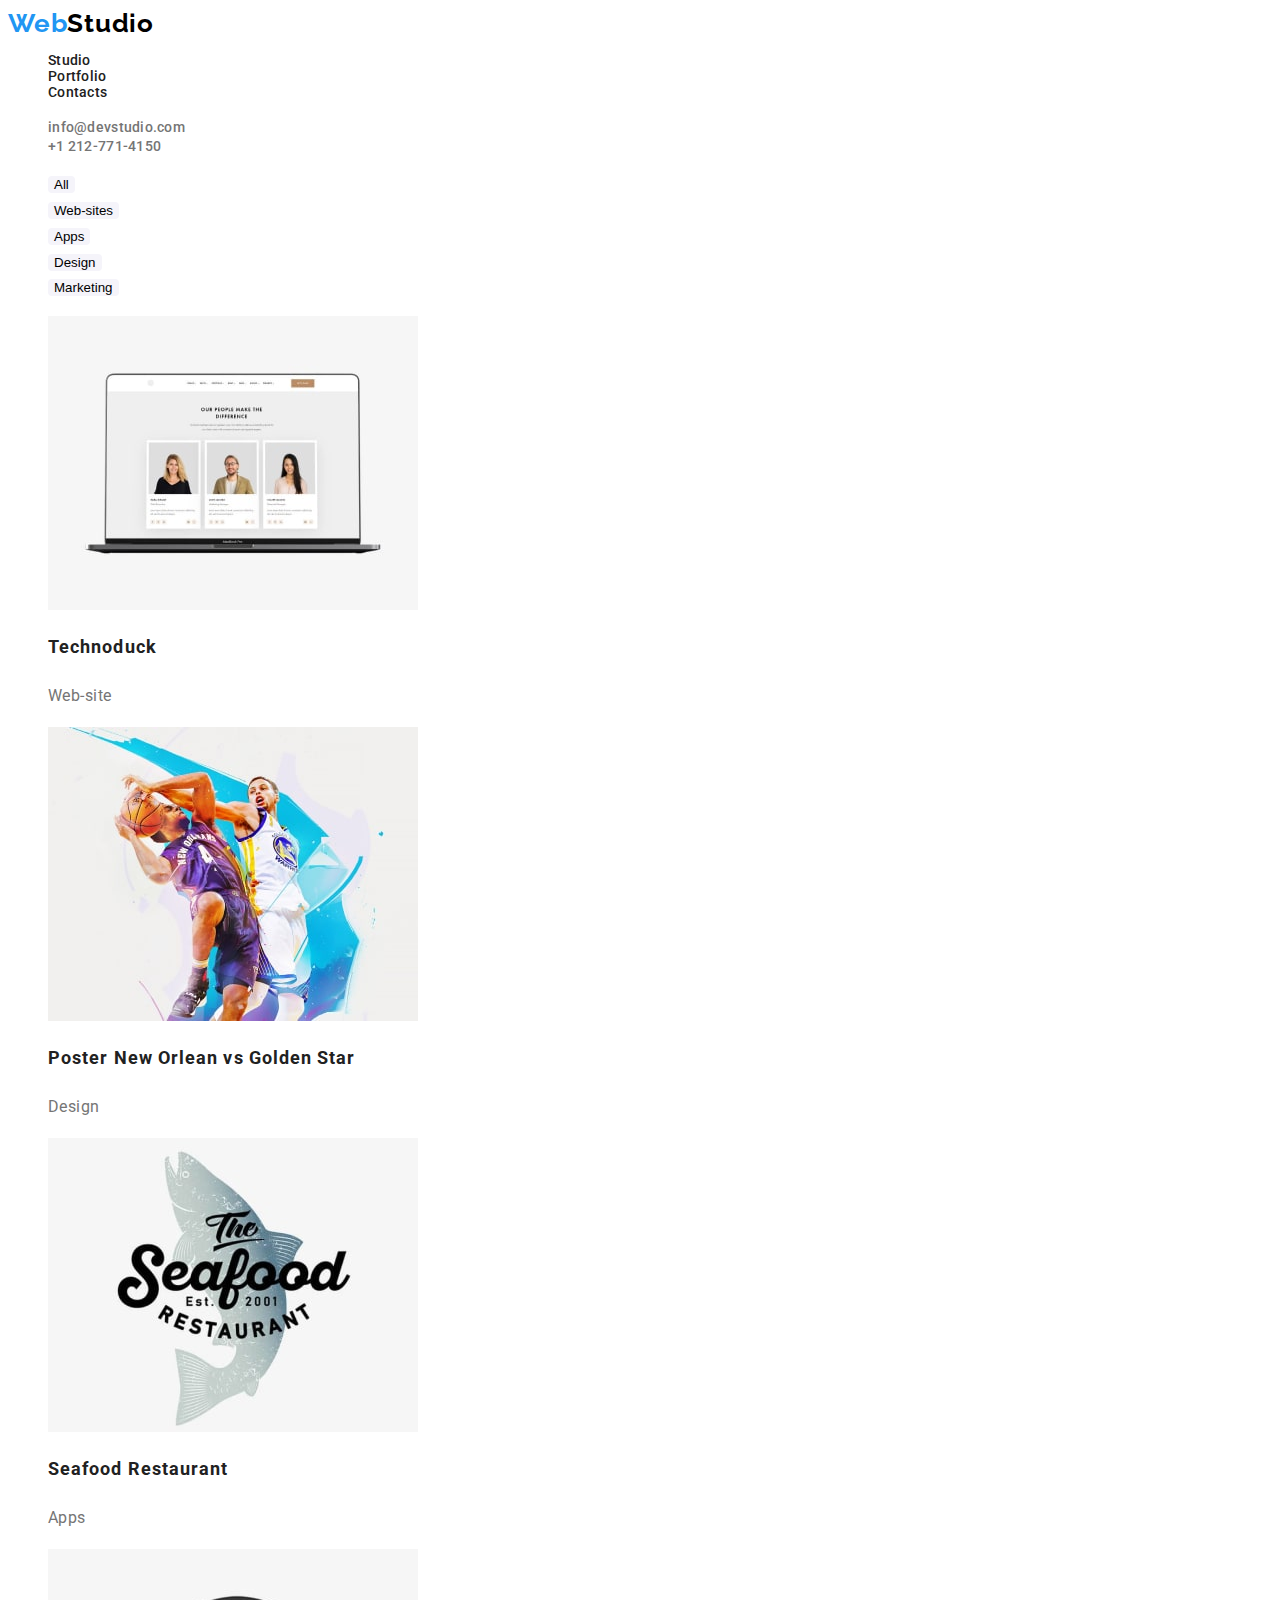
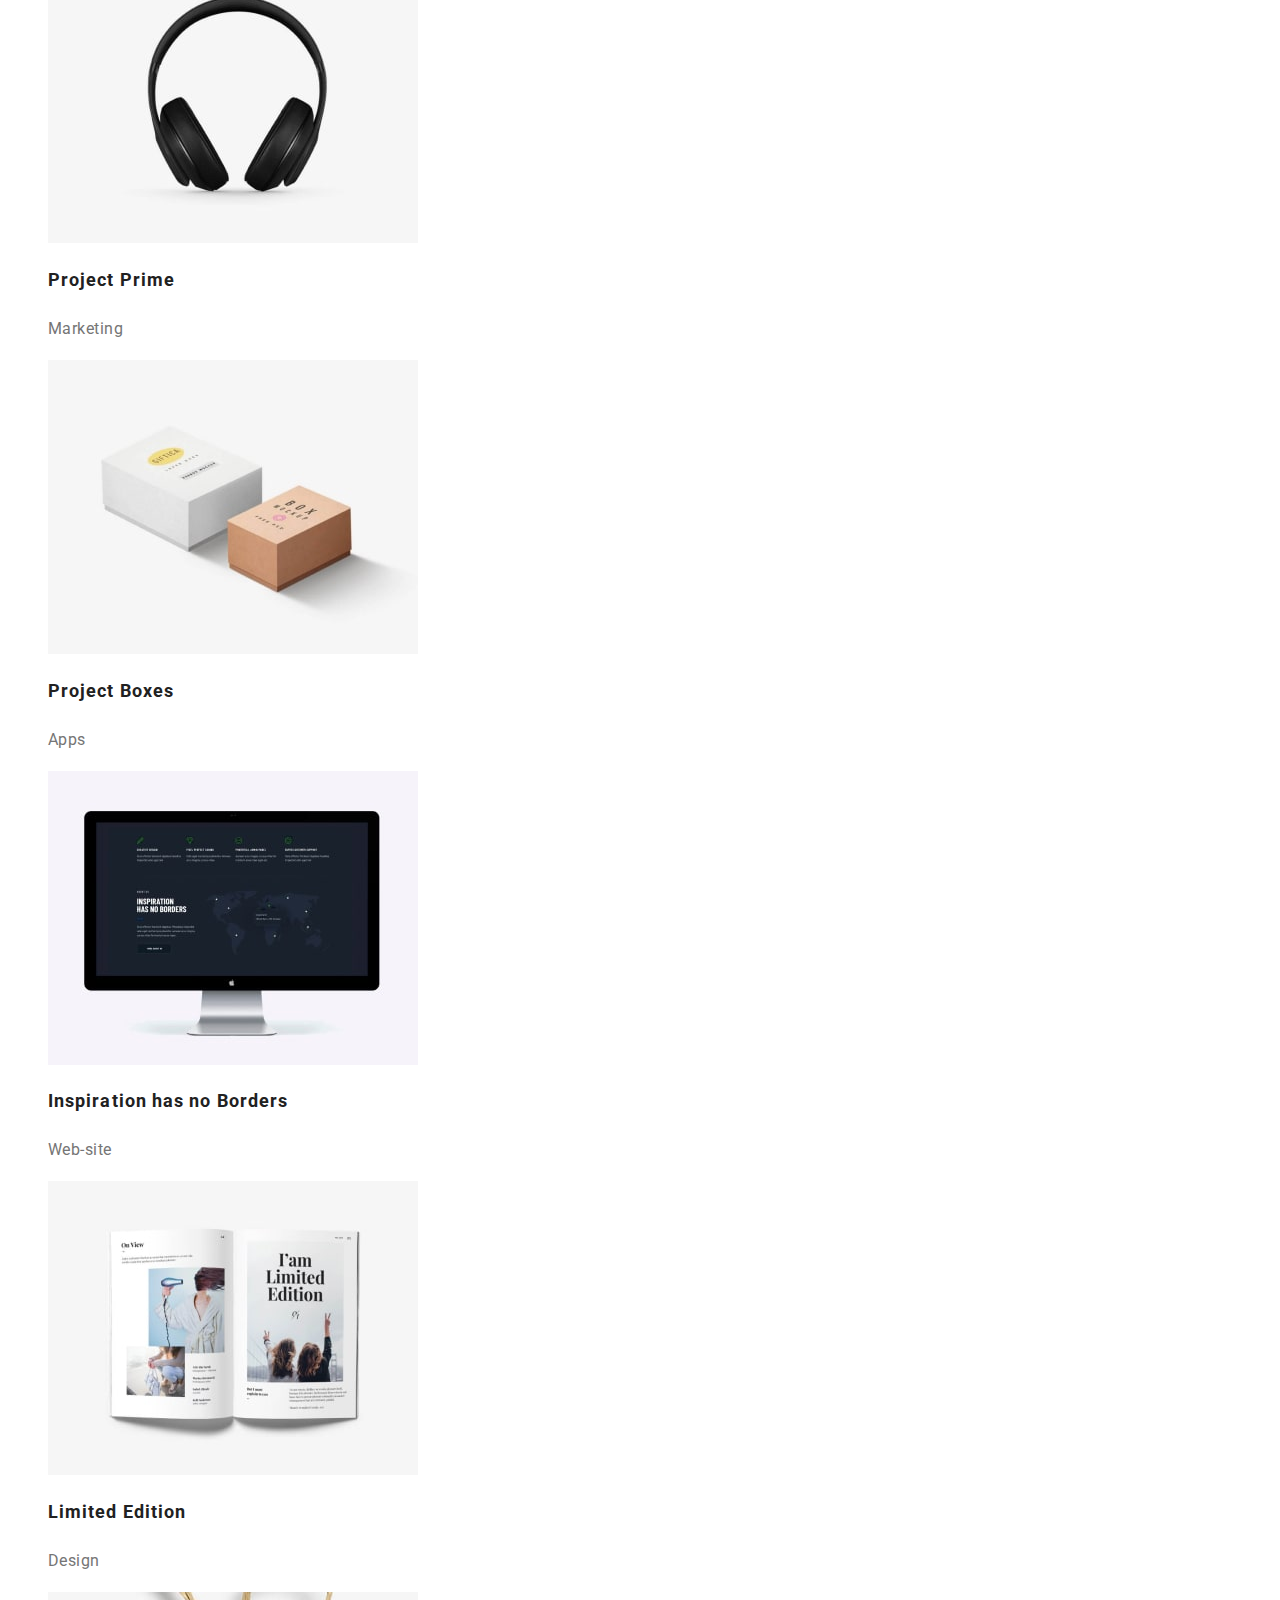
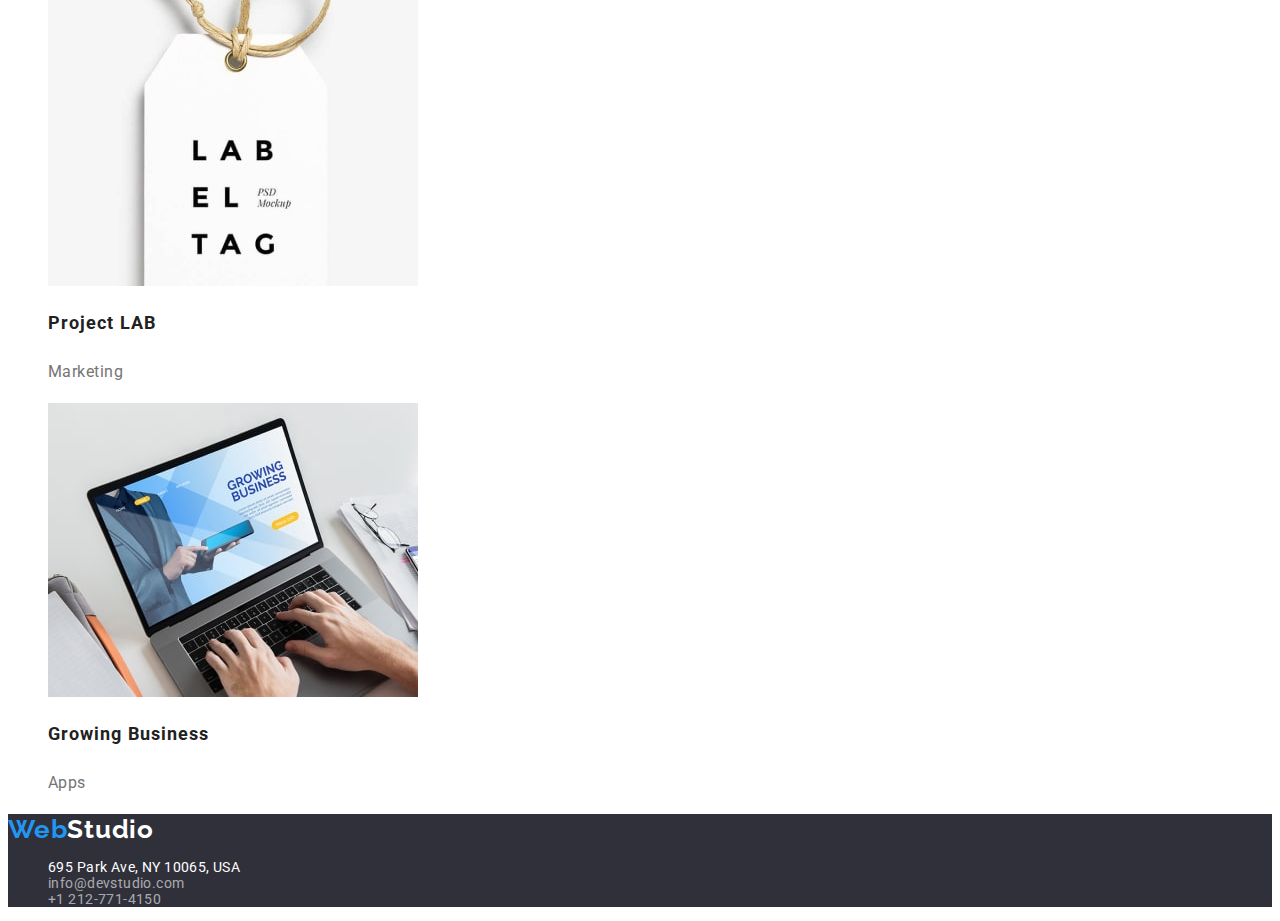
==== portfolio.html @ b9568da7 "copied hw-02" ====
<!DOCTYPE html>
<html lang="en">
  <head>
    <meta charset="UTF-8" />
    <meta http-equiv="X-UA-Compatible" content="IE=edge" />
    <meta name="viewport" content="width=device-width, initial-scale=1.0" />
    <link rel="preconnect" href="https://fonts.googleapis.com" />
    <link rel="preconnect" href="https://fonts.gstatic.com" crossorigin />
    <link
      href="https://fonts.googleapis.com/css2?family=Raleway:wght@700&family=Roboto:wght@400;500;700;900&display=swap"
      rel="stylesheet"
    />
    <link rel="stylesheet" href="./css/styles.css" />
    <title>Portfolio</title>
  </head>

  <body>
    <!-- Page header -->
    <header>
      <!-- Navigation bar -->
      <nav class="nav-section unstyled-list">
        <a class="logo top-logo link" href="/index.html">Studio</a>
        <ul class="left-nav unstyled-list">
          <li>
            <a class="nav-pages link" href="/index.html">Studio</a>
          </li>
          <li>
            <a class="nav-pages link" href="portfolio.html">Portfolio</a>
          </li>
          <li><a class="nav-pages link" href="contacts.html">Contacts</a></li>
        </ul>
      </nav>
      <ul class="right-nav unstyled-list link">
        <li>
          <a class="nav-contacts link" href="mailto:info@devstudio.com"
            >info@devstudio.com</a
          >
        </li>
        <li><a class="nav-contacts link" href="tel:+12127724159">+1 212-771-4150</a></li>
      </ul>
    </header>

    <!-- Unique page content -->
    <main>
      <!-- Div 1 top buttons -->
      <section>
        <div>
          <ul class="portfolio-top-buttons unstyled-list">
            <li><button class="portfolio-button" type="button">All</button></li>
            <li>
              <button class="portfolio-button" type="button">Web-sites</button>
            </li>
            <li>
              <button class="portfolio-button" type="button">Apps</button>
            </li>
            <li>
              <button class="portfolio-button" type="button">Design</button>
            </li>
            <li>
              <button class="portfolio-button" type="button">Marketing</button>
            </li>
          </ul>
        </div>

      <!-- Div 2 2 portfolio page cards -->
      <div class="portfolio-projects">
        <ul class="unstyled-list">
          <li>
            <img
              class="portfolio-image"
              width="180"
              src="images/portfolio1.jpg"
              alt="laptop with 3 people"
            />
            <h2 class="portfolio-title">Technoduck</h2>
            <p class="portfolio-text">Web-site</p>
          </li>
          <li>
            <img
              class="portfolio-image"
              width="180"
              src="images/portfolio2.jpg"
              alt="poster 2 male basketball players"
            />
            <h2 class="portfolio-title">Poster New Orlean vs Golden Star</h2>
            <p class="portfolio-text">Design</p>
          </li>
          <li>
            <img
              class="portfolio-image"
              width="180"
              src="images/portfolio3.jpg"
              alt="seafood restaurant poster"
            />
            <h2 class="portfolio-title">Seafood Restaurant</h2>
            <p class="portfolio-text">Apps</p>
          </li>
          <li>
            <img
              class="portfolio-image"
              width="180"
              src="images/portfolio4.jpg"
              alt="headphones"
            />
            <h2 class="portfolio-title">Project Prime</h2>
            <p class="portfolio-text">Marketing</p>
          </li>
          <li>
            <img
              class="portfolio-image"
              width="180"
              src="images/portfolio5.jpg"
              alt="2 boxes"
            />
            <h2 class="portfolio-title">Project Boxes</h2>
            <p class="portfolio-text">Apps</p>
          </li>
          <li>
            <img
              class="portfolio-image"
              width="180"
              src="images/portfolio6.jpg"
              alt="mac web screen"
            />
            <h2 class="portfolio-title">Inspiration has no Borders</h2>
            <p class="portfolio-text">Web-site</p>
          </li>
          <li>
            <img
              class="portfolio-image"
              width="180"
              src="images/portfolio7.jpg"
              alt="magazine"
            />
            <h2 class="portfolio-title">Limited Edition</h2>
            <p class="portfolio-text">Design</p>
          </li>
          <li>
            <img
              class="portfolio-image"
              width="180"
              src="images/portfolio8.jpg"
              alt="label"
            />
            <h2 class="portfolio-title">Project LAB</h2>
            <p class="portfolio-text">Marketing</p>
          </li>
          <li>
            <img
              class="portfolio-image"
              width="180"
              src="images/portfolio9.jpg"
              alt="laptop"
            />
            <h2 class="portfolio-title">Growing Business</h2>
            <p class="portfolio-text">Apps</p>
          </li>
        </ul>
      </div>
    </main>

    <!-- Page footer -->
    <footer class="footer">
      <a class="logo bottom-logo link" href="studio.html">Studio</a>
      <ul class="unstyled-list">
        <li>
          <address class="footer-address">695 Park Ave, NY 10065, USA</address>
        </li>
        <li>
          <a class="footer-link" href="mailto:info@devstudio.com"
            >info@devstudio.com</a
          >
        </li>
        <li>
          <a class="footer-link" href="tel:+12127724159">+1 212-771-4150</a>
        </li>
      </ul>
    </footer>
  </body>
</html>
---- css/styles.css ----
/* Elements common to all pages */

body {
  --maintextcolor: #212121;
  --hovercolor: #2196f3;
  --secondarytextcolor: #757575;
  --indexhero-background-color: #2f303a;
  --whitetextcolor: #fff;
  --blacktextcolor: #000;
  --portofoliobuttonsbackgroundcolor: #f5f4fa;
  font-family: "Roboto";
  font-style: normal;
}

.footer {
  --background-color: #2f303a;
  --footerlinkcolor: rgba(255, 255, 255, 0.6);
  font-weight: 400;
  font-size: 14px;
  line-height: 16px;
  letter-spacing: 0.03em;
}

.unstyled-list {
  list-style: none;
}

.link {
  font-style: normal;
  text-decoration: none;
}

/* Nav bar */
.nav-section {
  font-weight: 500;
  font-size: 14px;
  line-height: 1.14;
  letter-spacing: 0.02em;
}

.nav-pages {
  color: var(--maintextcolor);
}

.nav-contacts {
  font-weight: 500;
  font-size: 14px;
  line-height: 1.14;
  letter-spacing: 0.02em;
  color: var(--secondarytextcolor);
}

.nav-pages:hover,
.nav-pages:focus,
.footer-link:hover,
.footer-link:focus,
.nav-contacts:hover,
.nav-contacts:focus {
  color: var(--hovercolor);
}

/* Logos */
.logo {
  font-family: "Raleway";
  font-style: normal;
  font-weight: 700;
  font-size: 26px;
  line-height: 1.19;
  letter-spacing: 0.03em;
}

.top-logo {
  color: var(--blacktextcolor);
}

.top-logo::before {
  content: "Web";
  color: var(--hovercolor);
}

.bottom-logo {
  color: var(--whitetextcolor);
}

.bottom-logo::before {
  content: "Web";
  color: var(--hovercolor);
}

/* Common images styles */
.what-we-do-image,
.portfolio-image {
  width: 370px;
  height: 294px;
}

/* Index | Studio page */

/* Hero section of Studio page */
.hero-section {
  background: var(--indexhero-background-color);
}

.hero-title {
  font-weight: 900;
  font-size: 44px;
  line-height: 1.36;
  text-align: center;
  letter-spacing: 0.06em;
  text-transform: uppercase;
  color: var(--whitetextcolor);
}

.hero-button {
  font-weight: 700;
  font-size: 16px;
  line-height: 1.87;
  letter-spacing: 0.06em;
  color: var(--whitetextcolor);
  border-radius: 4px;
  border: none;
  background-color: var(--hovercolor);
}

.values-title {
  font-weight: 700;
  font-size: 14px;
  line-height: 1.14;
  letter-spacing: 0.03em;
  text-transform: uppercase;
}

.values-text {
  font-size: 14px;
  line-height: 1.71;
  letter-spacing: 0.03em;
  color: var(--secondarytextcolor);
}

/* What we do section */
.section-title {
  font-weight: 700;
  font-size: 36px;
  line-height: 1.16;
  text-align: center;
  letter-spacing: 0.03em;
}

/* Team section */
.team-section {
  background: var(--whitetextcolor);
}

.team-member-pic {
  width: 270px;
  height: 260px;
}

.team-name {
  font-weight: 500;
  font-size: 16px;
  line-height: 1.19;
  text-align: center;
  letter-spacing: 0.03em;
}

.team-job-title {
  font-size: 16px;
  line-height: 1.19;
  text-align: center;
  letter-spacing: 0.03em;
  color: var(--secondarytextcolor);
}

/* Portfolio page */

/* Portfolio buttons */
.portfolio-top-buttons {
  font-weight: 500;
  font-size: 16px;
  line-height: 1.62;
  letter-spacing: 0.03em;
}

.portfolio-button {
  background: var(--portofoliobuttonsbackgroundcolor);
  border-radius: 4px;
  border: none;
  transition-duration: 0.4s;
}

.portfolio-button:hover,
.portfolio-button:focus {
  background-color: var(--hovercolor);
  color: var(--whitetextcolor);
  box-shadow: 0px 3px 1px rgba(0, 0, 0, 0.1), 0px 1px 2px rgba(0, 0, 0, 0.08),
    0px 2px 2px rgba(0, 0, 0, 0.12);
  cursor: pointer;
}

/* Project cards */
.portfolio-title {
  font-weight: 700;
  font-size: 18px;
  line-height: 36px;
  letter-spacing: 0.06em;
  color: var(--maintextcolor);
}
.portfolio-text {
  font-weight: 400;
  font-size: 16px;
  line-height: 1.87;
  letter-spacing: 0.03em;
  color: var(--secondarytextcolor);
}

/* Footer */
.footer {
  background-color: var(--background-color);
}

.footer-address {
  color: var(--whitetextcolor);
  font-style: normal;
}

.footer-link {
  color: var(--footerlinkcolor);
  text-decoration: none;
}
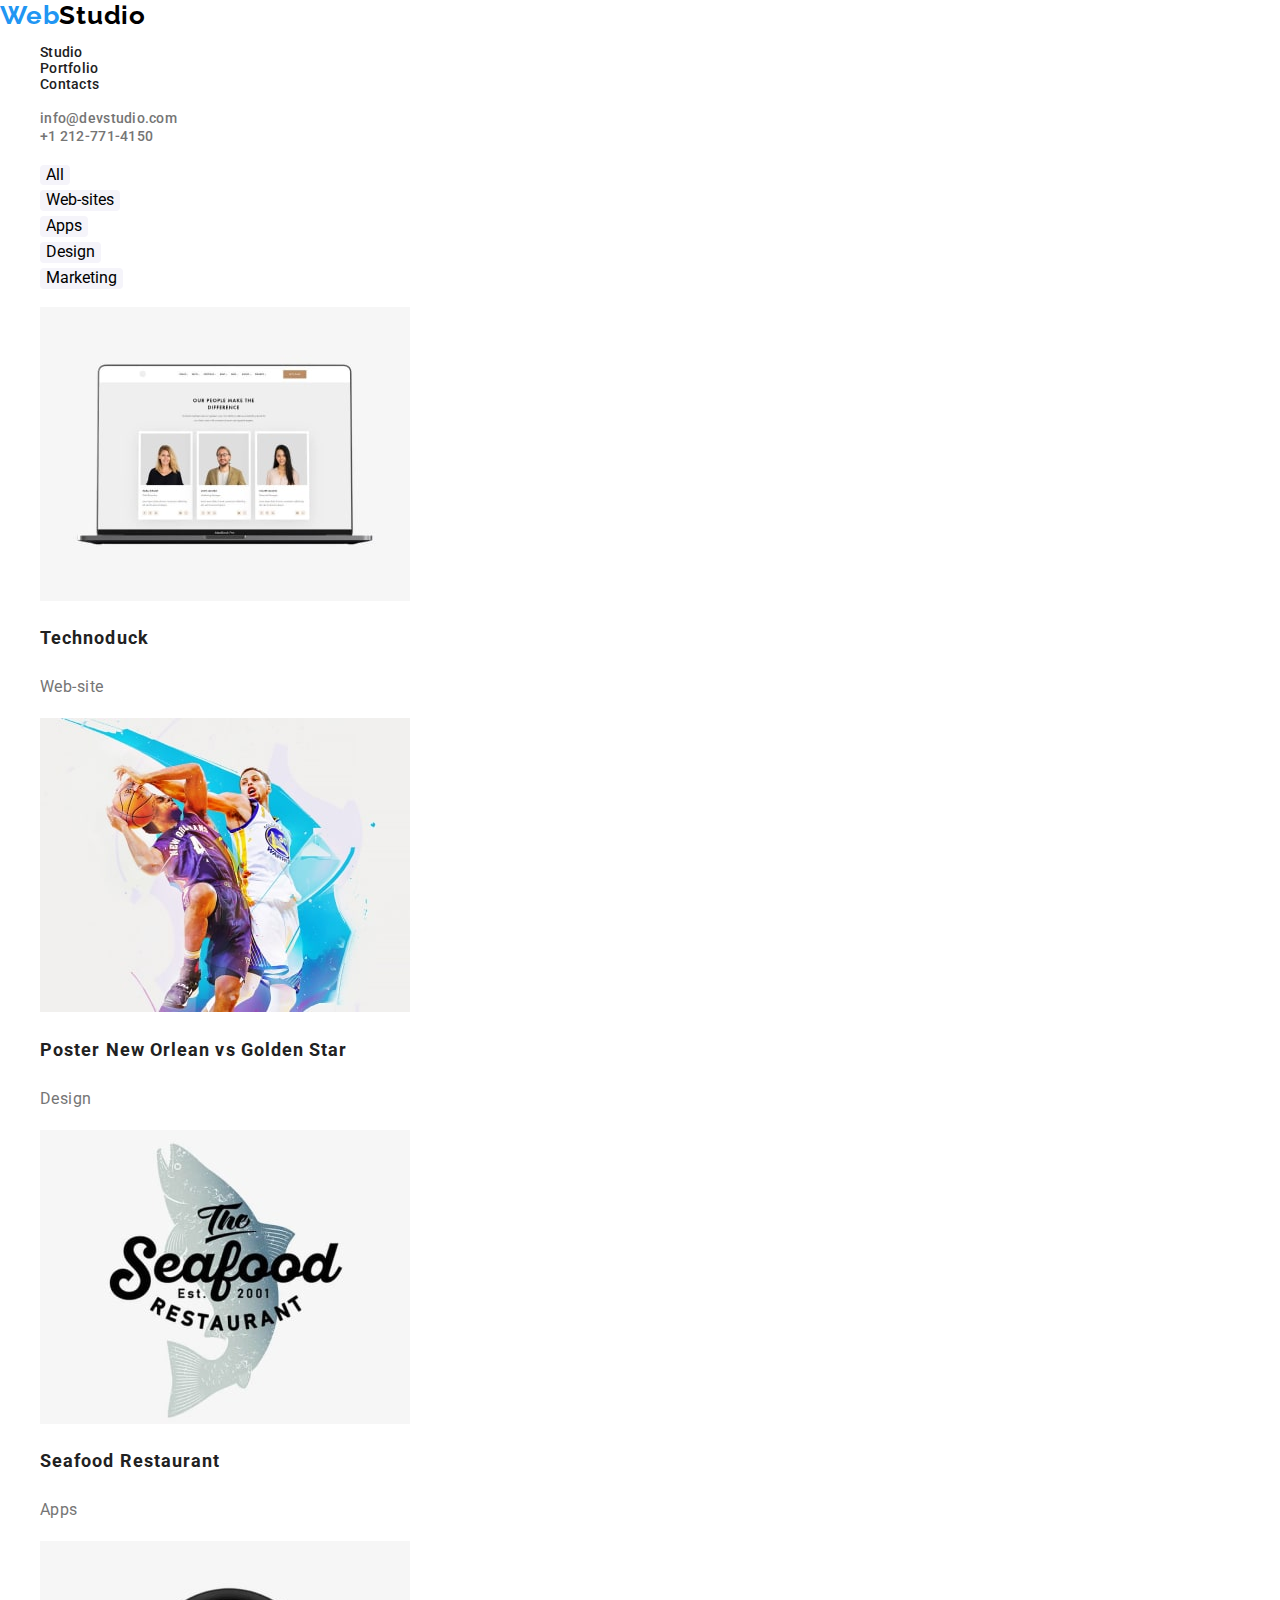
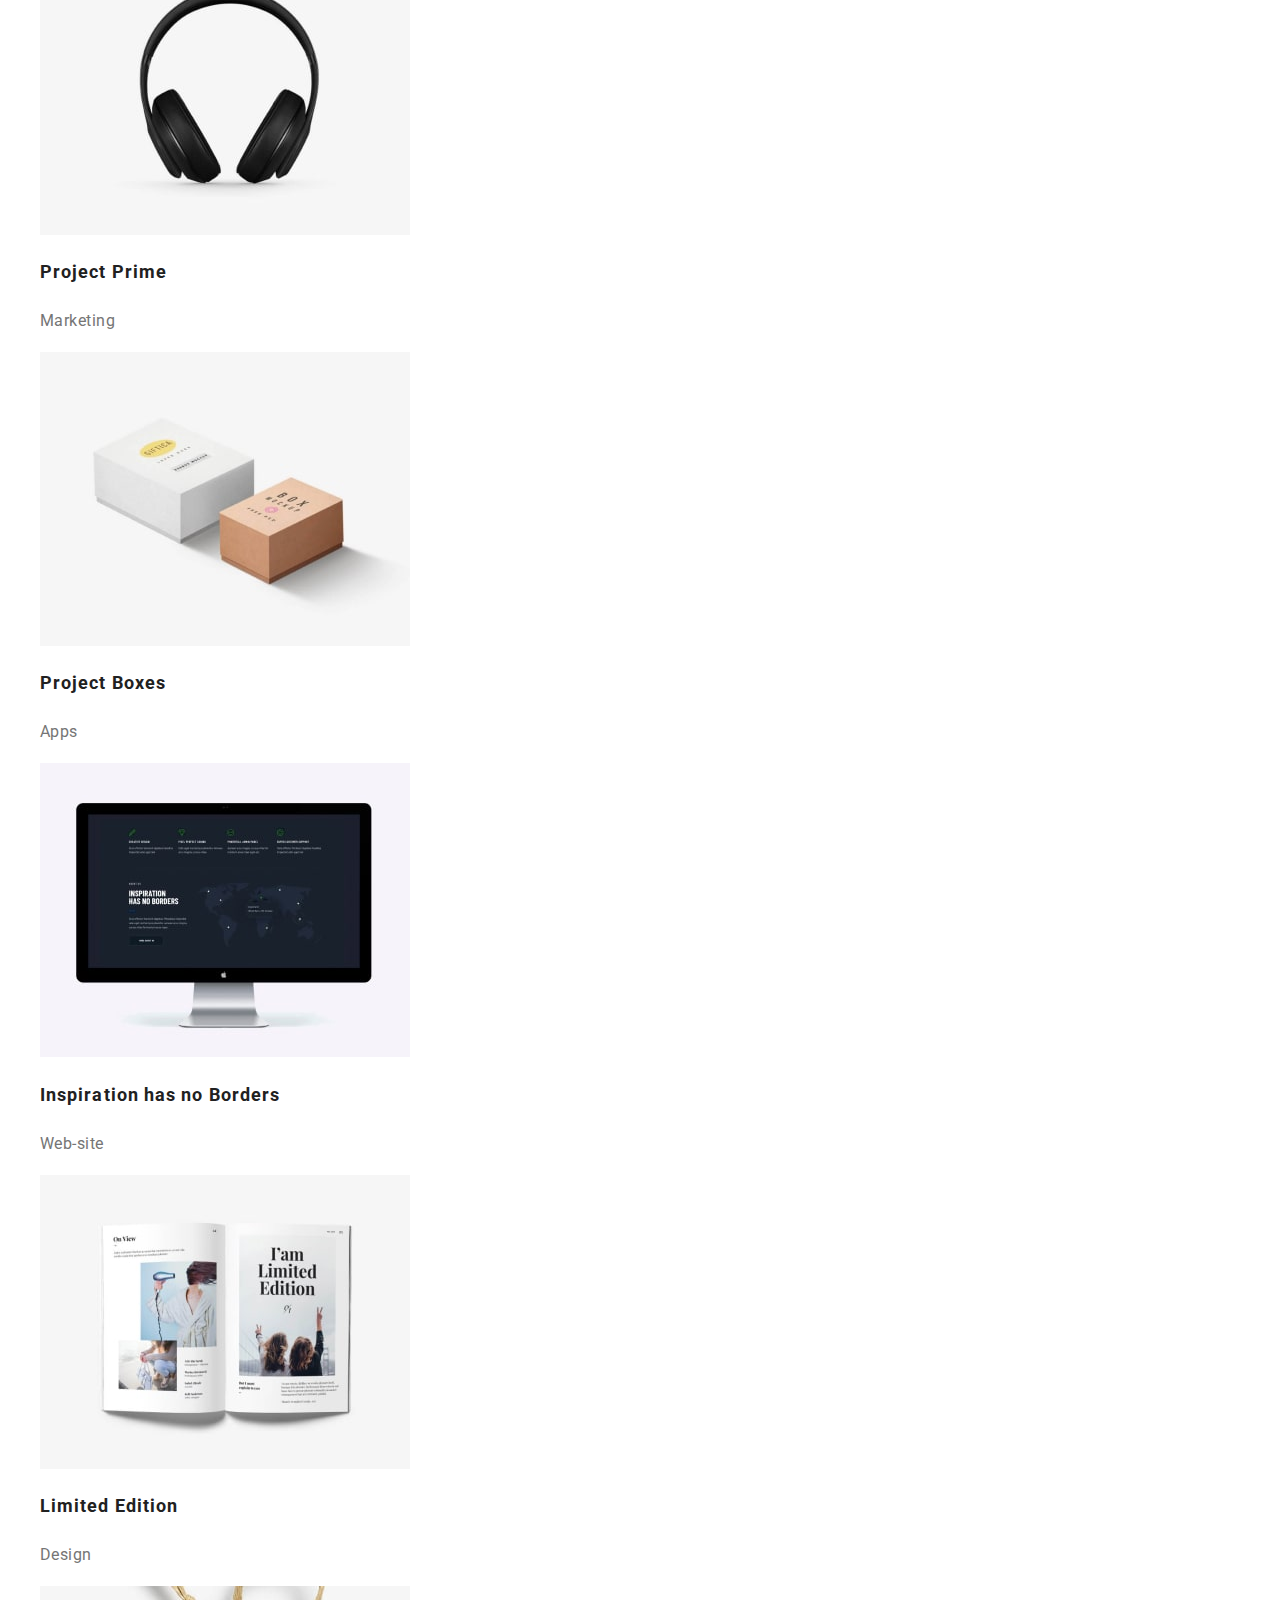
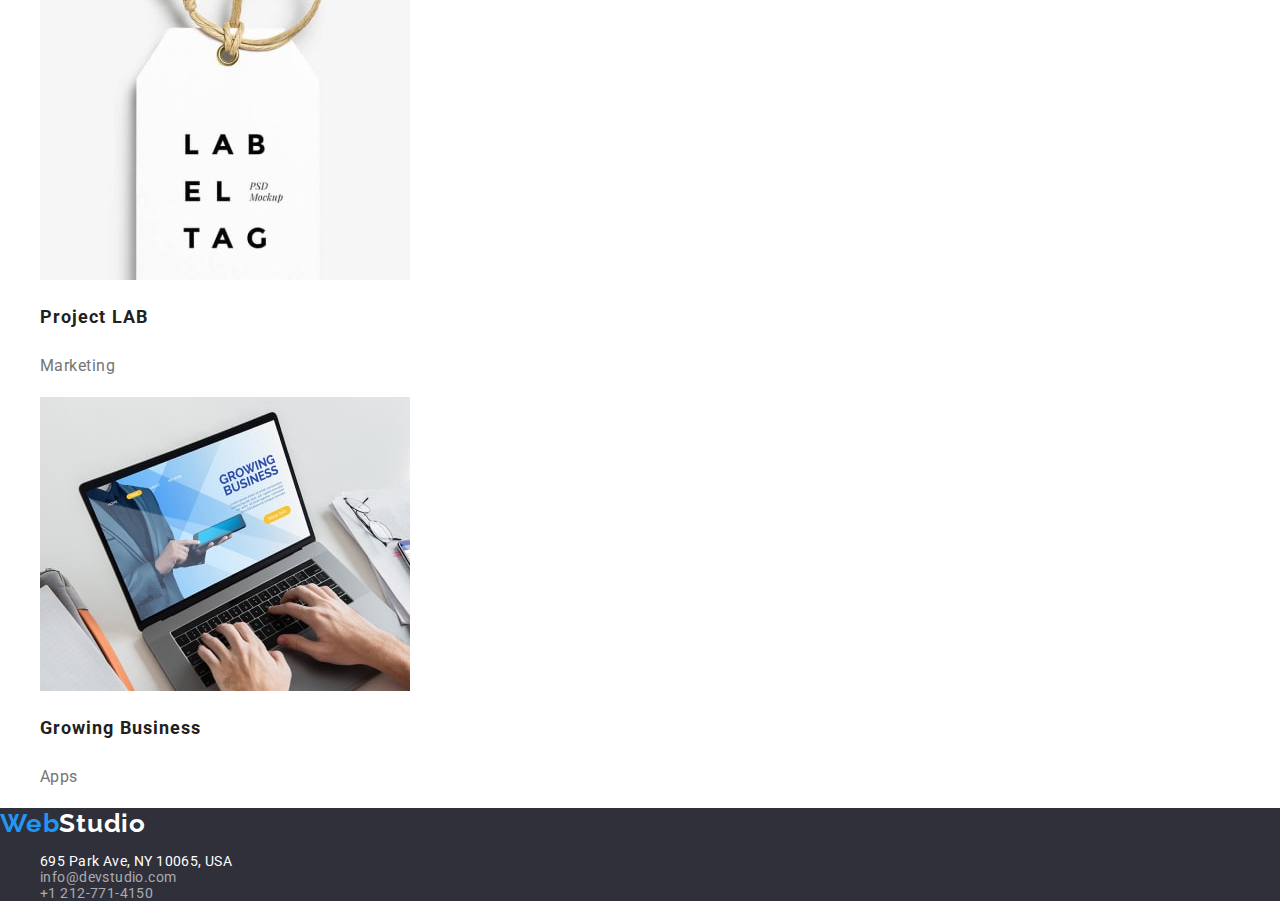
==== commit 1373c71d: "took out the slash to portfolio in index href" ====
--- a/portfolio.html
+++ b/portfolio.html
@@ -10,6 +10,10 @@
       href="https://fonts.googleapis.com/css2?family=Raleway:wght@700&family=Roboto:wght@400;500;700;900&display=swap"
       rel="stylesheet"
     />
+    <link
+    rel="stylesheet"
+    href="https://cdnjs.cloudflare.com/ajax/libs/modern-normalize/1.0.0/modern-normalize.min.css"
+  />
     <link rel="stylesheet" href="./css/styles.css" />
     <title>Portfolio</title>
   </head>
@@ -25,7 +29,7 @@
             <a class="nav-pages link" href="/index.html">Studio</a>
           </li>
           <li>
-            <a class="nav-pages link" href="portfolio.html">Portfolio</a>
+            <a class="nav-pages link" href="/portfolio.html">Portfolio</a>
           </li>
           <li><a class="nav-pages link" href="contacts.html">Contacts</a></li>
         </ul>
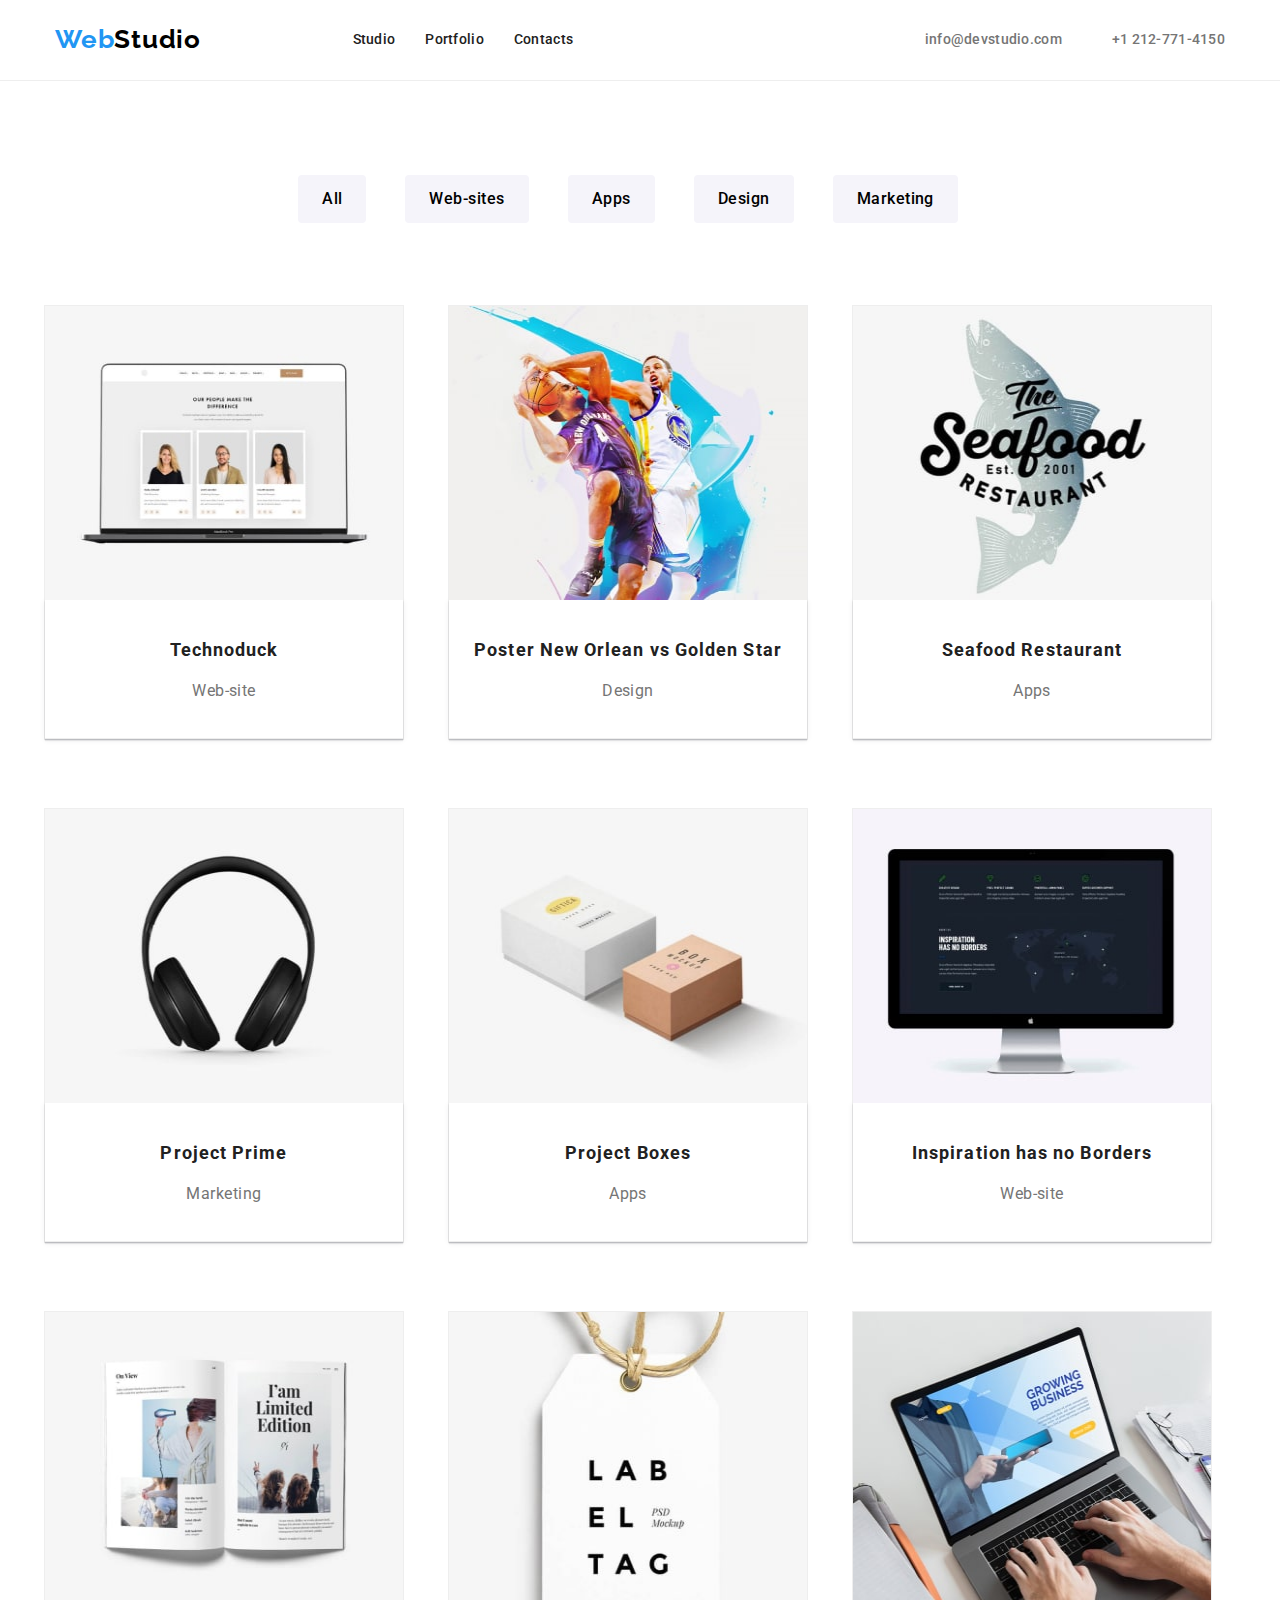
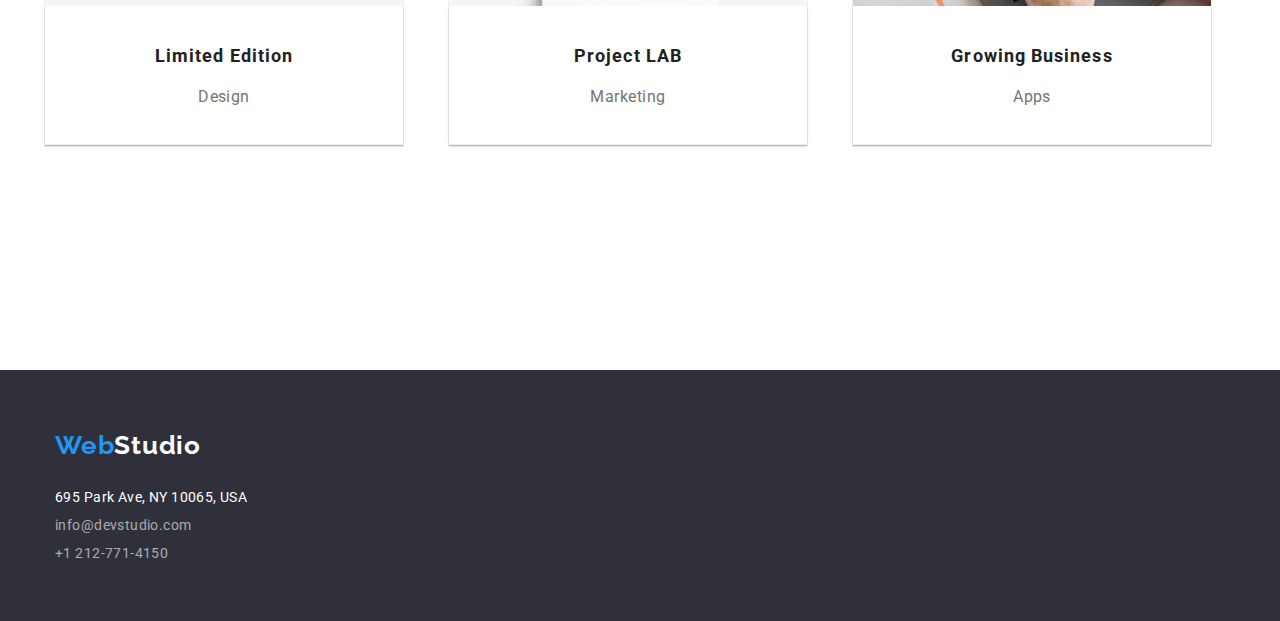
==== commit feba2e75: "hw-completed" ====
--- a/portfolio.html
+++ b/portfolio.html
@@ -20,21 +20,21 @@
 
   <body>
     <!-- Page header -->
-    <header>
+    <header class="page-header">
       <!-- Navigation bar -->
+      <div class="container header-container">
       <nav class="nav-section unstyled-list">
-        <a class="logo top-logo link" href="/index.html">Studio</a>
+              <a class="logo top-logo link" href="index.html">Studio</a>
         <ul class="left-nav unstyled-list">
-          <li>
-            <a class="nav-pages link" href="/index.html">Studio</a>
-          </li>
-          <li>
+          <li class="left-nav-item">
+            <a class="nav-pages link" href="index.html">Studio</a>
+          </li>
+          <li class="left-nav-item">
             <a class="nav-pages link" href="/portfolio.html">Portfolio</a>
           </li>
-          <li><a class="nav-pages link" href="contacts.html">Contacts</a></li>
+          <li class="left-nav-item"><a class="nav-pages link" href="contacts.html">Contacts</a></li>
         </ul>
-      </nav>
-      <ul class="right-nav unstyled-list link">
+              <ul class="right-nav unstyled-list link">
         <li>
           <a class="nav-contacts link" href="mailto:info@devstudio.com"
             >info@devstudio.com</a
@@ -42,135 +42,154 @@
         </li>
         <li><a class="nav-contacts link" href="tel:+12127724159">+1 212-771-4150</a></li>
       </ul>
+      </nav>
+      </div>
     </header>
-
+  
     <!-- Unique page content -->
     <main>
-      <!-- Div 1 top buttons -->
-      <section>
-        <div>
+      <section class="section portfolio-section">
+         <div class="container portfolio-container">
+    <!-- Top buttons -->
           <ul class="portfolio-top-buttons unstyled-list">
-            <li><button class="portfolio-button" type="button">All</button></li>
+            <li class="portfolio-list"><button class="btn portfolio-button" type="button">All</button></li>
             <li>
-              <button class="portfolio-button" type="button">Web-sites</button>
-            </li>
-            <li>
-              <button class="portfolio-button" type="button">Apps</button>
-            </li>
-            <li>
-              <button class="portfolio-button" type="button">Design</button>
-            </li>
-            <li>
-              <button class="portfolio-button" type="button">Marketing</button>
+              <button class="btn portfolio-button" type="button">Web-sites</button>
+            </li>
+            <li class="portfolio-list">
+              <button class="btn portfolio-button" type="button">Apps</button>
+            </li>
+            <li class="portfolio-list">
+              <button class="btn portfolio-button" type="button">Design</button>
+            </li>
+            <li class="portfolio-list">
+              <button class="btn portfolio-button" type="button">Marketing</button>
             </li>
           </ul>
         </div>
 
-      <!-- Div 2 2 portfolio page cards -->
-      <div class="portfolio-projects">
-        <ul class="unstyled-list">
-          <li>
+      <!-- Portfolio page cards -->
+        <ul class="portfolio-cards unstyled-list">
+          <li class="portfolio-item">
             <img
               class="portfolio-image"
               width="180"
               src="images/portfolio1.jpg"
               alt="laptop with 3 people"
             />
+            <div class="portfolio-card-wrapper">
             <h2 class="portfolio-title">Technoduck</h2>
             <p class="portfolio-text">Web-site</p>
-          </li>
-          <li>
+          </li class="portfolio-item">
+          </div>
+          <li class="portfolio-item">
             <img
               class="portfolio-image"
               width="180"
               src="images/portfolio2.jpg"
               alt="poster 2 male basketball players"
             />
+            <div class="portfolio-card-wrapper">
             <h2 class="portfolio-title">Poster New Orlean vs Golden Star</h2>
             <p class="portfolio-text">Design</p>
-          </li>
-          <li>
+            </div>
+          </li>
+          <li class="portfolio-item">
             <img
               class="portfolio-image"
               width="180"
               src="images/portfolio3.jpg"
               alt="seafood restaurant poster"
             />
+            <div class="portfolio-card-wrapper">
             <h2 class="portfolio-title">Seafood Restaurant</h2>
             <p class="portfolio-text">Apps</p>
-          </li>
-          <li>
+            </div>
+          </li>
+          <li class="portfolio-item">
             <img
               class="portfolio-image"
               width="180"
               src="images/portfolio4.jpg"
               alt="headphones"
             />
+            <div class="portfolio-card-wrapper">
             <h2 class="portfolio-title">Project Prime</h2>
             <p class="portfolio-text">Marketing</p>
-          </li>
-          <li>
+            </div>
+          </li>
+          <li class="portfolio-item">
             <img
               class="portfolio-image"
               width="180"
               src="images/portfolio5.jpg"
               alt="2 boxes"
             />
+            <div class="portfolio-card-wrapper">
             <h2 class="portfolio-title">Project Boxes</h2>
             <p class="portfolio-text">Apps</p>
-          </li>
-          <li>
+            </div>
+          </li class="portfolio-item">
+          <li class="portfolio-item">
             <img
               class="portfolio-image"
               width="180"
               src="images/portfolio6.jpg"
               alt="mac web screen"
             />
+            <div class="portfolio-card-wrapper">
             <h2 class="portfolio-title">Inspiration has no Borders</h2>
             <p class="portfolio-text">Web-site</p>
-          </li>
-          <li>
+            </div>
+          </li>
+          <li class="portfolio-item">
             <img
               class="portfolio-image"
               width="180"
               src="images/portfolio7.jpg"
               alt="magazine"
             />
+            <div class="portfolio-card-wrapper">
             <h2 class="portfolio-title">Limited Edition</h2>
             <p class="portfolio-text">Design</p>
-          </li>
-          <li>
+            </div>
+          </li>
+          <li class="portfolio-item">
             <img
               class="portfolio-image"
               width="180"
               src="images/portfolio8.jpg"
               alt="label"
             />
+            <div class="portfolio-card-wrapper">
             <h2 class="portfolio-title">Project LAB</h2>
             <p class="portfolio-text">Marketing</p>
-          </li>
-          <li>
+            </div>
+          </li>
+          <li class="portfolio-item">
             <img
               class="portfolio-image"
               width="180"
               src="images/portfolio9.jpg"
               alt="laptop"
             />
+            <div class="portfolio-card-wrapper">
             <h2 class="portfolio-title">Growing Business</h2>
             <p class="portfolio-text">Apps</p>
+            </div>
           </li>
         </ul>
-      </div>
     </main>
 
     <!-- Page footer -->
     <footer class="footer">
+      <div class="container">
       <a class="logo bottom-logo link" href="studio.html">Studio</a>
       <ul class="unstyled-list">
         <li>
           <address class="footer-address">695 Park Ave, NY 10065, USA</address>
         </li>
-        <li>
+        <li class="footer-mail">
           <a class="footer-link" href="mailto:info@devstudio.com"
             >info@devstudio.com</a
           >
@@ -179,6 +198,7 @@
           <a class="footer-link" href="tel:+12127724159">+1 212-771-4150</a>
         </li>
       </ul>
+      </div>
     </footer>
   </body>
 </html>
--- a/css/styles.css
+++ b/css/styles.css
@@ -1,4 +1,10 @@
 /* Elements common to all pages */
+
+* {
+  padding: 0;
+  margin: 0;
+  box-sizing: border-box;
+}
 
 body {
   --maintextcolor: #212121;
@@ -8,8 +14,13 @@
   --whitetextcolor: #fff;
   --blacktextcolor: #000;
   --portofoliobuttonsbackgroundcolor: #f5f4fa;
+  --potfolio-item-border: #eee;
   font-family: "Roboto";
   font-style: normal;
+}
+
+header {
+  border-bottom: 1px solid #eee;
 }
 
 .footer {
@@ -21,6 +32,64 @@
   letter-spacing: 0.03em;
 }
 
+/* Margins reset (B1, B2) */
+h1,
+h2,
+h3,
+h4,
+h5,
+h6,
+ul,
+p {
+  margin: 0;
+  padding: 0;
+}
+
+/* Margins reset for inline elements (B3) */
+a,
+button,
+br,
+img {
+  margin-left: 0;
+  margin-right: 0;
+}
+img {
+  display: block;
+  max-width: 100%;
+}
+
+/*  Hidden */
+.visually-hidden {
+  position: absolute;
+  width: 1px;
+  height: 1px;
+  margin: -1px;
+  border: 0;
+  padding: 0;
+  white-space: nowrap;
+  clip-path: inset(100%);
+  clip: rect(0 0 0 0);
+  overflow: hidden;
+}
+
+/*  Container requirement (B8) */
+.container {
+  width: 1200px;
+  margin: 0 auto;
+  padding-left: 15px;
+  padding-right: 15px;
+  padding-top: 0px;
+  padding-bottom: 0px;
+}
+
+/* Padding requirement (B15) */
+.section {
+  padding-top: 94px;
+  padding-bottom: 94px;
+  margin-bottom: 72px;
+  text-align: center;
+}
+
 .unstyled-list {
   list-style: none;
 }
@@ -31,11 +100,42 @@
 }
 
 /* Nav bar */
+.header-container,
+.hero-section {
+  margin: 0px auto;
+}
+
+.page-header {
+  display: flex;
+  align-items: center;
+}
+
 .nav-section {
+  display: flex;
   font-weight: 500;
   font-size: 14px;
   line-height: 1.14;
   letter-spacing: 0.02em;
+  justify-content: space-between;
+  height: 80px;
+}
+
+.left-nav {
+  display: flex;
+  gap: 30px;
+  align-self: center;
+}
+
+.right-nav {
+  display: flex;
+  gap: 50px;
+  padding-left: 200px;
+  align-self: center;
+}
+
+.left-nav-item {
+  gap: 50px;
+  flex-grow: 1;
 }
 
 .nav-pages {
@@ -48,6 +148,8 @@
   line-height: 1.14;
   letter-spacing: 0.02em;
   color: var(--secondarytextcolor);
+  gap: 40px;
+  justify-content: flex-end;
 }
 
 .nav-pages:hover,
@@ -71,6 +173,7 @@
 
 .top-logo {
   color: var(--blacktextcolor);
+  margin-top: 24px;
 }
 
 .top-logo::before {
@@ -97,8 +200,20 @@
 /* Index | Studio page */
 
 /* Hero section of Studio page */
+.hero-container {
+  text-align: center;
+}
+
 .hero-section {
   background: var(--indexhero-background-color);
+  padding: 192px 0px;
+  width: 100%;
+  height: 600px;
+  left: 0px;
+  top: 80px;
+  display: flex;
+  align-items: center;
+  flex-direction: column;
 }
 
 .hero-title {
@@ -109,6 +224,7 @@
   letter-spacing: 0.06em;
   text-transform: uppercase;
   color: var(--whitetextcolor);
+  margin-bottom: 30px;
 }
 
 .hero-button {
@@ -120,6 +236,40 @@
   border-radius: 4px;
   border: none;
   background-color: var(--hovercolor);
+  align-items: center;
+  align-items: center;
+  text-align: center;
+  padding: 10px 20px;
+}
+
+/* Our values section */
+.our-values {
+  padding: 45px;
+  margin-left: auto;
+  margin-right: auto;
+}
+
+.values-card {
+  margin: auto;
+  /*  Set the width of the elements  */
+  flex-basis: calc((100% - 20px) / 5);
+  padding: 10px;
+  display: inline-block;
+}
+
+.our-values-card-set {
+  display: flex;
+  /* Make a flex container multiline */
+  flex-wrap: wrap;
+  /* Set gap between rows and columns */
+  gap: 20px;
+  padding: 20;
+  text-align: center;
+  justify-content: center;
+  flex-direction: row;
+  margin-top: 94px;
+  margin-bottom: 94px;
+  flex-direction: row;
 }
 
 .values-title {
@@ -128,6 +278,8 @@
   line-height: 1.14;
   letter-spacing: 0.03em;
   text-transform: uppercase;
+  text-align: left;
+  margin-bottom: 10px;
 }
 
 .values-text {
@@ -135,20 +287,68 @@
   line-height: 1.71;
   letter-spacing: 0.03em;
   color: var(--secondarytextcolor);
+  text-align: left;
 }
 
 /* What we do section */
+.what-we-do-img-cards {
+  display: flex;
+}
+
 .section-title {
   font-weight: 700;
   font-size: 36px;
   line-height: 1.16;
   text-align: center;
   letter-spacing: 0.03em;
+  margin-bottom: 72px;
+  margin-top: -170px;
+}
+
+.what-we-do-image {
+  margin-left: 30px;
+  margin-top: 50px;
 }
 
 /* Team section */
+.team-card-wrapper {
+  padding-top: 32px;
+  padding-bottom: 32px;
+  padding-left: 16px;
+  padding-right: 16px;
+}
+
+.our-team {
+  background: var(--portofoliobuttonsbackgroundcolor);
+  width: 100%;
+}
+
 .team-section {
-  background: var(--whitetextcolor);
+  width: 100%;
+  margin-bottom: -20px;
+  background: var(--portofoliobuttonsbackgroundcolor);
+}
+
+.section-title {
+  padding-top: 94px;
+  margin-bottom: 72px;
+  text-align: center;
+}
+
+.team-cards {
+  display: flex;
+}
+
+.team-member-card {
+  flex-basis: calc((100% - 72px) / 4);
+  text-align: center;
+  margin-left: 30px;
+  margin-right: 0px;
+  margin-top: 50px;
+  background-color: var(--whitetextcolor);
+  border-radius: 0px 0px 4px 4px;
+  box-shadow: 0px 2px 1px -1px rgba(0, 0, 0, 0.2),
+    0px 1px 1px 0px rgba(0, 0, 0, 0.14), 0px 1px 3px 0px rgba(0, 0, 0, 0.12);
 }
 
 .team-member-pic {
@@ -162,6 +362,7 @@
   line-height: 1.19;
   text-align: center;
   letter-spacing: 0.03em;
+  margin-top: 30px;
 }
 
 .team-job-title {
@@ -170,16 +371,39 @@
   text-align: center;
   letter-spacing: 0.03em;
   color: var(--secondarytextcolor);
+  padding: 10px 27px 30px 27px;
 }
 
 /* Portfolio page */
+.container-portfolio {
+  display: flex;
+}
 
 /* Portfolio buttons */
+.btn {
+  align-items: center;
+  border-radius: 4px;
+  cursor: pointer;
+  display: flex;
+  font-weight: var(--font-weight-bold);
+  height: 48px;
+  justify-content: center;
+  left: 93px;
+  letter-spacing: var(--letter-spacing-secondary);
+  line-height: var(--line-height-button);
+  padding: 12px 24px;
+  top: 0px;
+}
+
 .portfolio-top-buttons {
   font-weight: 500;
   font-size: 16px;
   line-height: 1.62;
   letter-spacing: 0.03em;
+  display: flex;
+  justify-content: center;
+  gap: 15px;
+  margin: 0px 0px 72px 0px;
 }
 
 .portfolio-button {
@@ -187,6 +411,8 @@
   border-radius: 4px;
   border: none;
   transition-duration: 0.4s;
+  width: auto;
+  margin-right: 24px;
 }
 
 .portfolio-button:hover,
@@ -198,13 +424,41 @@
   cursor: pointer;
 }
 
-/* Project cards */
+/* Portfolio cards */
+
+.portfolio-cards {
+  display: flex;
+  flex-wrap: wrap;
+  padding: 10px;
+  gap: 20px;
+  justify-content: center;
+  flex-direction: row;
+}
+
+.portfolio-card-wrapper {
+  border-top: none;
+  border-bottom: 1px solid #eeeeee;
+  color: var(--secondarytextcolor);
+  padding: 32px 16px;
+  box-shadow: 0px 1px 6px rgba(46, 47, 66, 0.08),
+    0px 1px 1px rgba(46, 47, 66, 0.16), 0px 2px 1px rgba(46, 47, 66, 0.08);
+}
+
+.portfolio-item {
+  border: 0.5px solid #eee;
+  border-bottom: 1px solid #eee;
+  margin-bottom: 48px;
+  margin-right: 24px;
+  width: 360px;
+}
+
 .portfolio-title {
   font-weight: 700;
   font-size: 18px;
   line-height: 36px;
   letter-spacing: 0.06em;
   color: var(--maintextcolor);
+  margin-bottom: 8px;
 }
 .portfolio-text {
   font-weight: 400;
@@ -217,14 +471,26 @@
 /* Footer */
 .footer {
   background-color: var(--background-color);
+  padding: 60px 0px;
+  display: flex;
+}
+
+.footer-section {
+  display: flex;
 }
 
 .footer-address {
   color: var(--whitetextcolor);
   font-style: normal;
+  margin-top: 28px;
+  margin-bottom: 12px;
 }
 
 .footer-link {
   color: var(--footerlinkcolor);
   text-decoration: none;
 }
+
+.footer-mail {
+  margin-bottom: 12px;
+}
